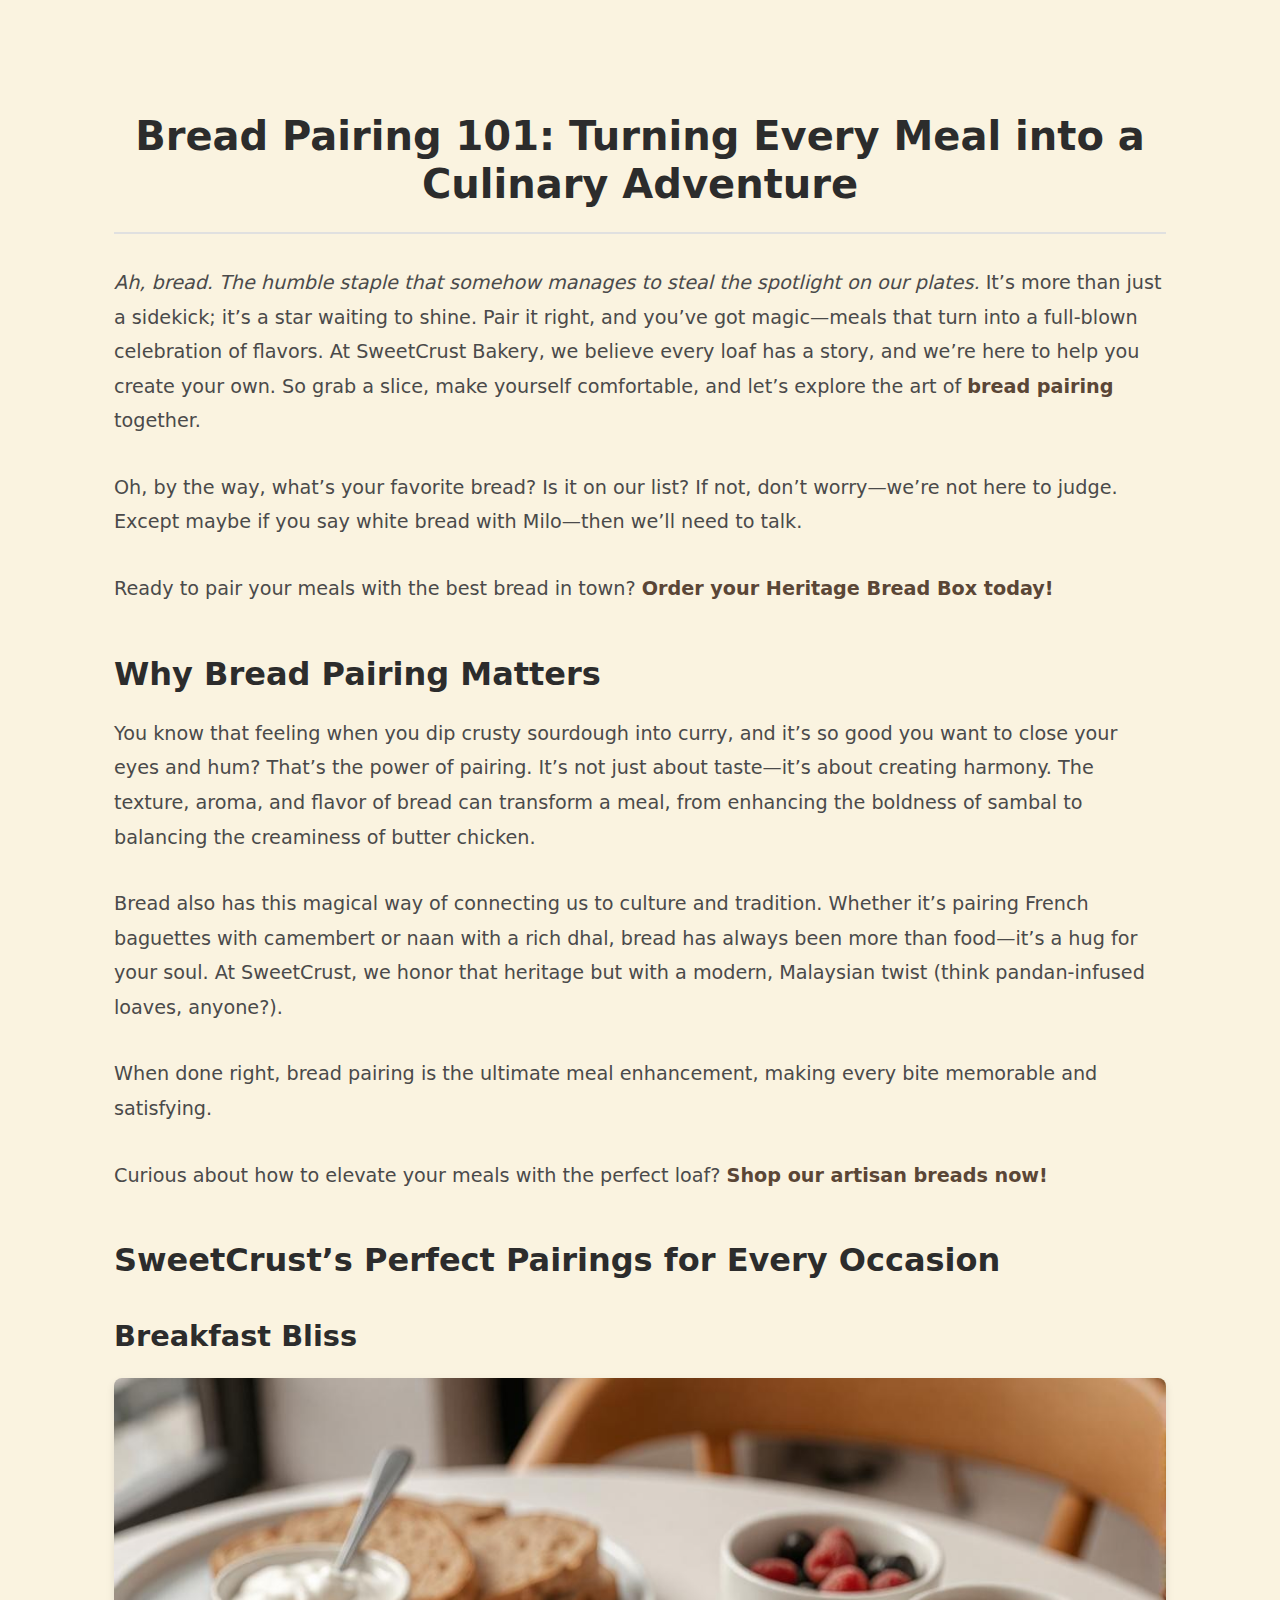
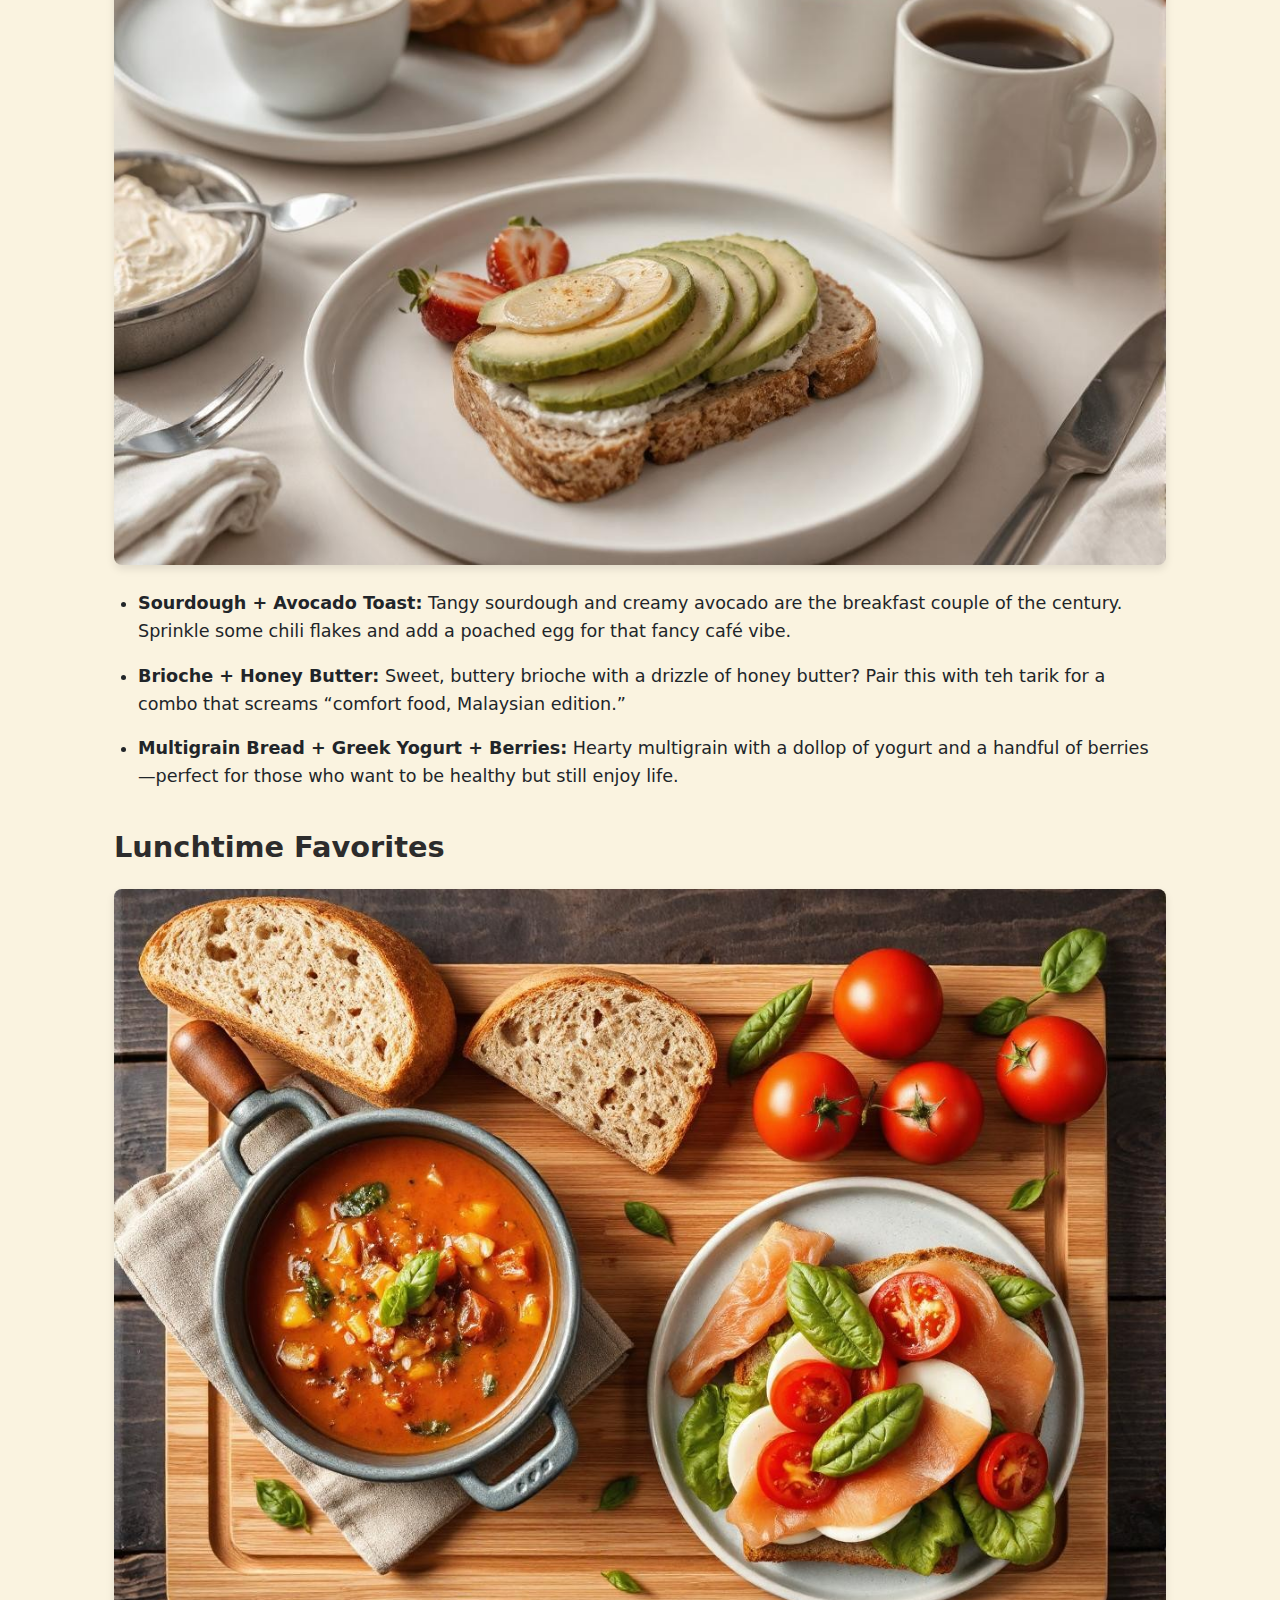
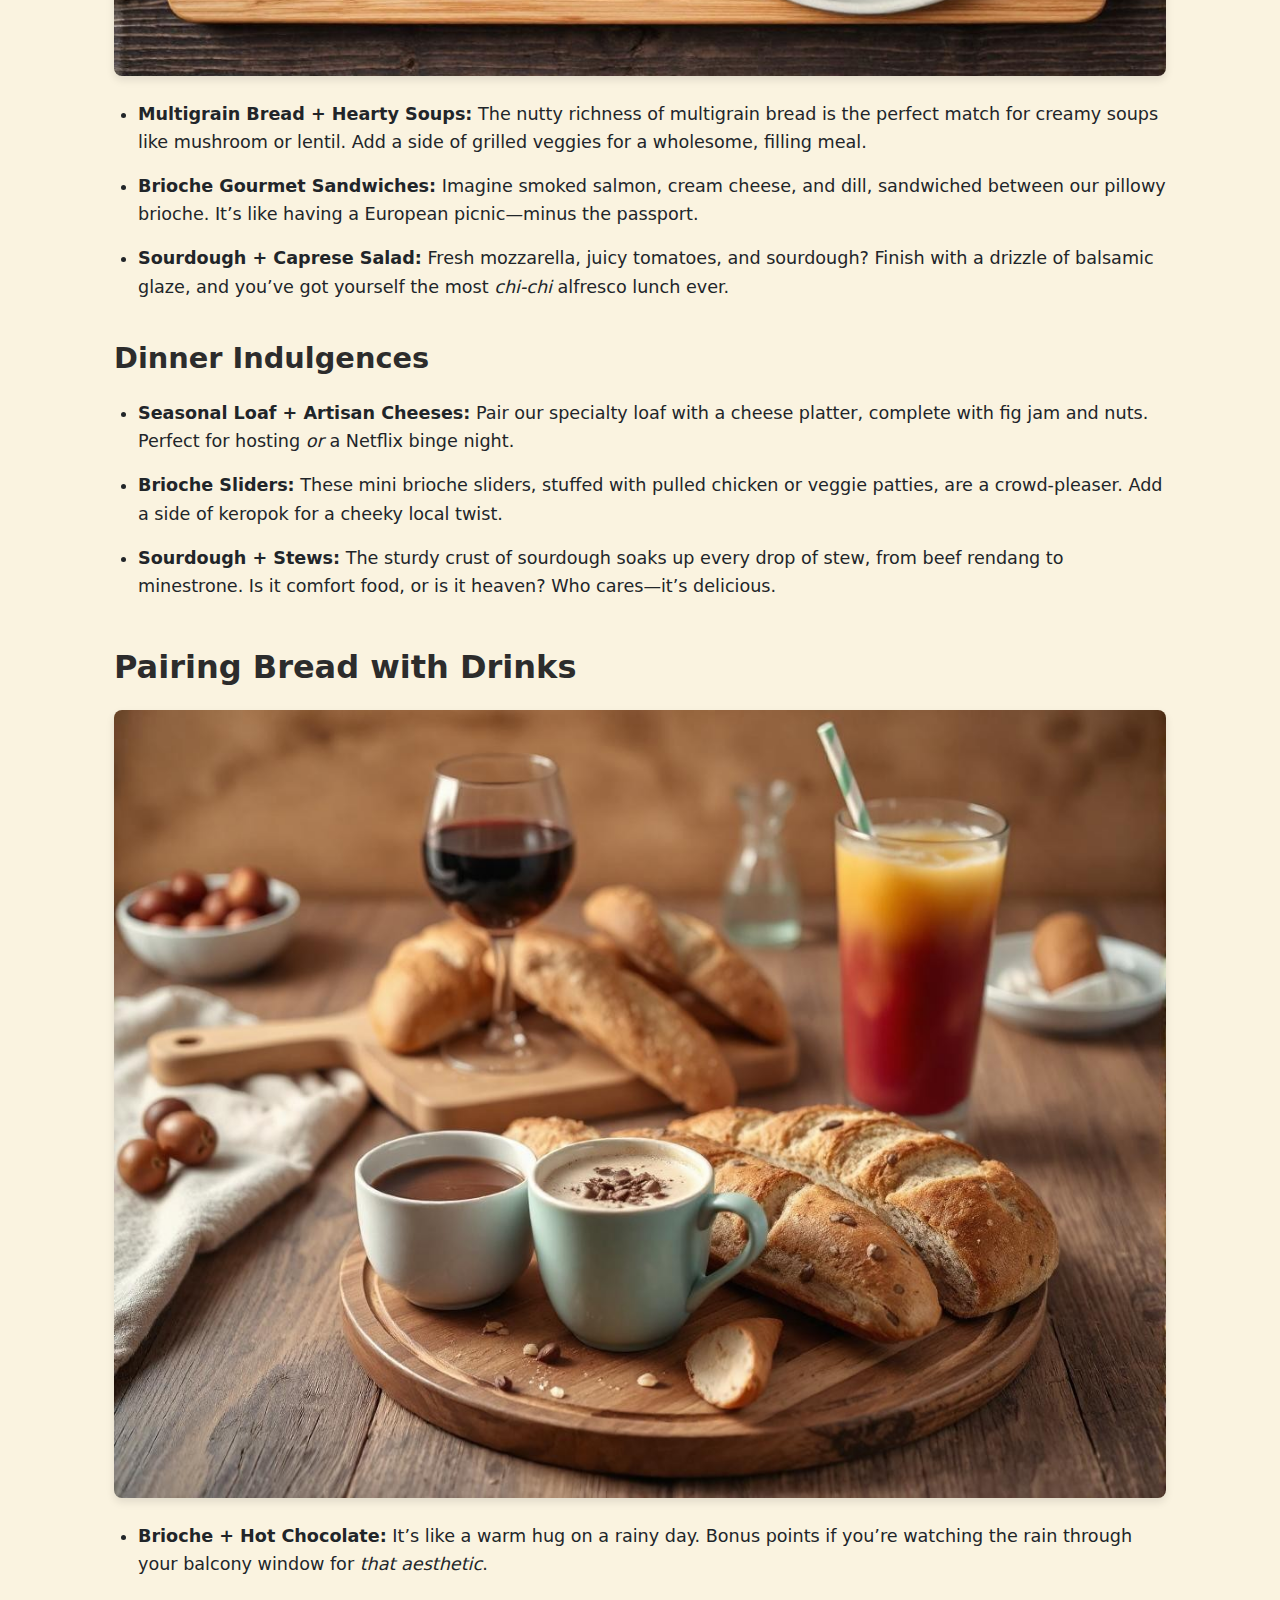
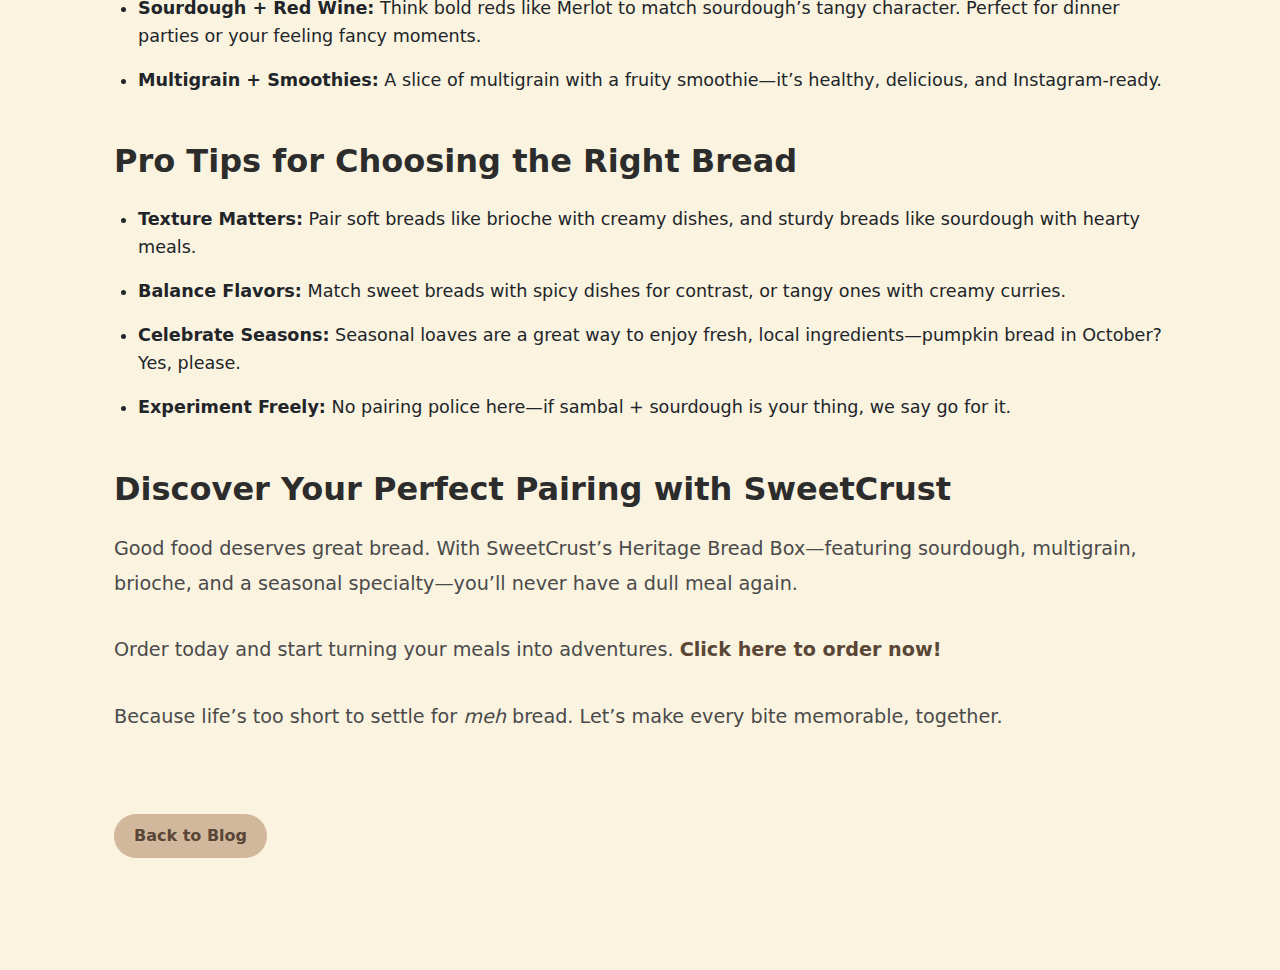
==== article1.html @ 0dcd3155 "First commit" ====
<!DOCTYPE html>
<html lang="en">
<head>
    <meta charset="UTF-8">
    <meta name="viewport" content="width=device-width, initial-scale=1.0">
    <title>Bread Pairing 101</title>
    <link rel="stylesheet" href="assets/css/styles.css">
    <link href="https://cdn.jsdelivr.net/npm/bootstrap@5.3.0-alpha1/dist/css/bootstrap.min.css" rel="stylesheet">
</head>
<body class="article-page">
    <div class="article-container">
        <h1>Bread Pairing 101: Turning Every Meal into a Culinary Adventure</h1>
        <p><em>Ah, bread. The humble staple that somehow manages to steal the spotlight on our plates.</em> It’s more than just a sidekick; it’s a star waiting to shine. Pair it right, and you’ve got magic—meals that turn into a full-blown celebration of flavors. At SweetCrust Bakery, we believe every loaf has a story, and we’re here to help you create your own. So grab a slice, make yourself comfortable, and let’s explore the art of <a href="https://www.theforagerscottage.com/post/the-art-of-bread-pairings-creating-perfect-combinations" target="_blank">bread pairing</a> together.</p>
        <p>Oh, by the way, what’s your favorite bread? Is it on our list? If not, don’t worry—we’re not here to judge. Except maybe if you say white bread with Milo—then we’ll need to talk.</p>
        <p>Ready to pair your meals with the best bread in town? <a href="shop.html" target="_blank">Order your Heritage Bread Box today!</a></p>

        <h2>Why Bread Pairing Matters</h2>
        <p>You know that feeling when you dip crusty sourdough into curry, and it’s so good you want to close your eyes and hum? That’s the power of pairing. It’s not just about taste—it’s about creating harmony. The texture, aroma, and flavor of bread can transform a meal, from enhancing the boldness of sambal to balancing the creaminess of butter chicken.</p>
        <p>Bread also has this magical way of connecting us to culture and tradition. Whether it’s pairing French baguettes with camembert or naan with a rich dhal, bread has always been more than food—it’s a hug for your soul. At SweetCrust, we honor that heritage but with a modern, Malaysian twist (think pandan-infused loaves, anyone?).</p>
        <p>When done right, bread pairing is the ultimate meal enhancement, making every bite memorable and satisfying.</p>
        <p>Curious about how to elevate your meals with the perfect loaf? <a href="shop.html" target="_blank">Shop our artisan breads now!</a></p>

        <h2>SweetCrust’s Perfect Pairings for Every Occasion</h2>

        <h3>Breakfast Bliss</h3>
        <img src="assets/images/pic1.jpg" alt="A vibrant breakfast scene" class="img-fluid">
        <ul>
            <li><strong>Sourdough + Avocado Toast:</strong> Tangy sourdough and creamy avocado are the breakfast couple of the century. Sprinkle some chili flakes and add a poached egg for that fancy café vibe.</li>
            <li><strong>Brioche + Honey Butter:</strong> Sweet, buttery brioche with a drizzle of honey butter? Pair this with teh tarik for a combo that screams “comfort food, Malaysian edition.”</li>
            <li><strong>Multigrain Bread + Greek Yogurt + Berries:</strong> Hearty multigrain with a dollop of yogurt and a handful of berries—perfect for those who want to be healthy but still enjoy life.</li>
        </ul>

        <h3>Lunchtime Favorites</h3>
        <img src="assets/images/pic2.jpg" alt="A gourmet lunch spread" class="img-fluid">
        <ul>
            <li><strong>Multigrain Bread + Hearty Soups:</strong> The nutty richness of multigrain bread is the perfect match for creamy soups like mushroom or lentil. Add a side of grilled veggies for a wholesome, filling meal.</li>
            <li><strong>Brioche Gourmet Sandwiches:</strong> Imagine smoked salmon, cream cheese, and dill, sandwiched between our pillowy brioche. It’s like having a European picnic—minus the passport.</li>
            <li><strong>Sourdough + Caprese Salad:</strong> Fresh mozzarella, juicy tomatoes, and sourdough? Finish with a drizzle of balsamic glaze, and you’ve got yourself the most <em>chi-chi</em> alfresco lunch ever.</li>
        </ul>

        <h3>Dinner Indulgences</h3>
        <ul>
            <li><strong>Seasonal Loaf + Artisan Cheeses:</strong> Pair our specialty loaf with a cheese platter, complete with fig jam and nuts. Perfect for hosting <em>or</em> a Netflix binge night.</li>
            <li><strong>Brioche Sliders:</strong> These mini brioche sliders, stuffed with pulled chicken or veggie patties, are a crowd-pleaser. Add a side of keropok for a cheeky local twist.</li>
            <li><strong>Sourdough + Stews:</strong> The sturdy crust of sourdough soaks up every drop of stew, from beef rendang to minestrone. Is it comfort food, or is it heaven? Who cares—it’s delicious.</li>
        </ul>

        <h2>Pairing Bread with Drinks</h2>
        <img src="assets/images/pic3.jpg" alt="Bread with wine and cheese" class="img-fluid">
        <ul>
            <li><strong>Brioche + Hot Chocolate:</strong> It’s like a warm hug on a rainy day. Bonus points if you’re watching the rain through your balcony window for <em>that aesthetic</em>.</li>
            <li><strong>Sourdough + Red Wine:</strong> Think bold reds like Merlot to match sourdough’s tangy character. Perfect for dinner parties or your feeling fancy moments.</li>
            <li><strong>Multigrain + Smoothies:</strong> A slice of multigrain with a fruity smoothie—it’s healthy, delicious, and Instagram-ready.</li>
        </ul>

        <h2>Pro Tips for Choosing the Right Bread</h2>
        <ul>
            <li><strong>Texture Matters:</strong> Pair soft breads like brioche with creamy dishes, and sturdy breads like sourdough with hearty meals.</li>
            <li><strong>Balance Flavors:</strong> Match sweet breads with spicy dishes for contrast, or tangy ones with creamy curries.</li>
            <li><strong>Celebrate Seasons:</strong> Seasonal loaves are a great way to enjoy fresh, local ingredients—pumpkin bread in October? Yes, please.</li>
            <li><strong>Experiment Freely:</strong> No pairing police here—if sambal + sourdough is your thing, we say go for it.</li>
        </ul>

        <h2>Discover Your Perfect Pairing with SweetCrust</h2>
        <p>Good food deserves great bread. With SweetCrust’s Heritage Bread Box—featuring sourdough, multigrain, brioche, and a seasonal specialty—you’ll never have a dull meal again.</p>
        <p>Order today and start turning your meals into adventures. <a href="shop.html" target="_blank">Click here to order now!</a></p>
        <p>Because life’s too short to settle for <em>meh</em> bread. Let’s make every bite memorable, together.</p>

        <a href="blog.html" class="btn-secondary">Back to Blog</a>
    </div>
</body>
</html>
---- assets/css/styles.css ----
/* Global Styles */
body {
    font-family: 'Georgia', serif;
    background-color: #faf3e0; /* Light beige for a welcoming feel */
    color: #4a4a4a; /* Dark gray text for better readability */
    margin: 0;
    padding: 0;
    line-height: 1.8;
}

h1, h2, h3, h5 {
    color: #2c2c2c; /* Darker gray for headers */
}

p {
    margin: 0 0 1rem; /* Add spacing between paragraphs */
}

a {
    color: #B89C83;
    text-decoration: none;
}

a:hover {
    text-decoration: none;
}

/* Banner Styles */
.banner {
    background-color: #f4e3d7; /* Light beige for a clean, elegant look */
    text-align: center;
    display: flex;
    flex-direction: column;
    justify-content: center;
    align-items: center;
    height: 100vh; /* Full screen height */
}

.banner h1 {
    font-size: 3rem;
    font-weight: bold;
    color: #2c2c2c; /* Darker gray for better contrast */
    margin-bottom: 1rem;
    text-shadow: 1px 1px 3px rgba(0, 0, 0, 0.1);
}

.banner p {
    font-size: 1.5rem;
    color: #4a4a4a;
    margin-bottom: 2rem;
}

.banner .btn {
    margin: 0 10px;
    padding: 12px 24px;
    font-size: 1.2rem;
    font-weight: bold;
    text-decoration: none;
    border-radius: 25px;
    color: white;
    transition: background-color 0.3s ease-in-out;
}

.banner .btn-warning {
    background-color: #D1B89D;
}

.banner .btn-warning:hover {
    background-color:  #B89C83;
}

.banner .btn-primary {
    background-color:#D1B89D;
}

.banner .btn-primary:hover {
    background-color:  #B89C83;
}

/* Blog Page Styles */
.container {
    max-width: 900px;
    margin: auto;
    padding: 2rem 1rem;
}

.card {
    box-shadow: 0 4px 8px rgba(0, 0, 0, 0.1);
    border: none;
    transition: transform 0.2s;
}

.card:hover {
    transform: translateY(-5px);
}

.card-title {
    font-size: 1.25rem;
    font-weight: bold;
    color: #333;
}

.card-text {
    font-size: 1rem;
    color: #555;
}

/* Blog Post Styles */
h1.text-center {
    font-size: 2.5rem;
    margin-bottom: 1rem;
    color: #3a3a3a;
    text-transform: capitalize;
}

hr {
    border: 1px solid #eaeaea;
    margin: 1.5rem 0;
}

img.img-fluid {
    max-width: 100%;
    height: auto;
    border-radius: 10px;
    margin-bottom: 1.5rem;
}

ul {
    padding-left: 1.5rem;
    margin-bottom: 1.5rem;
}

ul li {
    margin-bottom: 0.5rem;
}

/* Buttons */
.btn-secondary {
    background-color: #D1B89D;
    border: none;
    font-weight: bold;
}

.btn-secondary:hover {
    background-color: #B89C83;
}

.btn-primary {
    background-color: #D1B89D;
    border: none;
}

.btn-primary:hover {
    background-color:  #B89C83;
}

/* Footer */
footer {
    background-color: #343a40;
    color: #f8f9fa;
    text-align: center;
    padding: 1rem 0;
    margin-top: 3rem;
    font-size: 0.9rem;
}

/* Styles Specific to index.html */
.index-page {
    display: flex;
    justify-content: center;
    align-items: center;
    height: 100vh; /* Full viewport height */
    margin: 0;
    padding: 0;
}

.index-page .banner {
    background-color: #faf3e0; /* Ensure consistent light beige background */
    text-align: center;
}

.index-page .banner h1 {
    font-size: 3rem;
    margin-bottom: 1rem;
    color: #2c2c2c; /* Dark gray for headers */
}

.index-page .banner p {
    font-size: 1.5rem;
    margin-bottom: 2rem;
    color: #4a4a4a; /* Light gray for subheading */
}

.index-page .button-container a {
    margin: 0 10px;
    padding: 10px 20px;
    font-size: 1.2rem;
    font-weight: bold;
    border-radius: 30px;
    text-decoration: none;
    transition: background-color 0.3s, color 0.3s;
}

.index-page .btn-warning {
    background-color: #D1B89D;
    color: #5A4636;
    border: none;
}

.index-page .btn-warning:hover {
    background-color: #B89C83;
}

.index-page .btn-primary {
    background-color: #D1B89D;
    color: #5A4636;
    border: none;
}

.index-page .btn-primary:hover {
    background-color: #B89C83;
}


/* Styles Specific to shop.html */
.shop-page {
    display: flex;
    justify-content: center;
    align-items: center;
    height: 100vh; /* Full viewport height */
    background-color: #faf3e0; /* Light beige for consistency with index page */
    margin: 0;
    padding: 0;
}

.shop-notice {
    text-align: center;
    padding: 20px;
    background-color: #fffaf0; 
    border-radius: 10px;
    box-shadow: 0 4px 10px rgba(0, 0, 0, 0.1); /* Subtle shadow for elegance */
}

.shop-notice h2 {
    font-size: 2rem;
    color: #2c2c2c; /* Darker gray for header */
    margin-bottom: 1rem;
}

.shop-notice p {
    font-size: 1.2rem;
    color: #4a4a4a; /* Dark gray for text */
    margin: 0;
}


/* Styles Specific to blog.html */
.blog-page {
    background-color: #faf3e0; /* Consistent beige background */
    padding: 2rem 0;
}

.blog-page h2.text-center {
    font-size: 2.5rem;
    color: #2c2c2c; /* Darker gray for title */
    margin-bottom: 2rem;
    font-weight: bold;
}

.card {
    background-color: #fffaf0 !important; /* Light cream color for card background */
    box-shadow: 0 4px 8px rgba(0, 0, 0, 0.1);
    border: none;
    transition: transform 0.2s;
    border-radius: 10px; /* Smooth rounded edges */
}


.card:hover {
    transform: translateY(-5px); /* Hover lift effect */
    box-shadow: 0 6px 12px rgba(0, 0, 0, 0.15); /* Slightly stronger shadow on hover */
}

.card-title {
    font-size: 1.4rem;
    font-weight: bold;
    color: #2c2c2c; /* Darker gray for titles */
    margin-bottom: 0.5rem;
}

.card-text {
    font-size: 1rem;
    color: #4a4a4a; /* Medium gray for text */
    line-height: 1.6;
    margin-bottom: 1rem;
}

.card img {
    border-radius: 10px 10px 0 0; /* Rounded top corners to match the card */
    height: 200px;
    object-fit: cover; /* Ensure consistent image dimensions */
}

.btn-primary {
    background-color: #D1B89D;
    border: none;
    padding: 10px 20px;
    border-radius: 25px;
    font-size: 1rem;
    font-weight: bold;
    color: #5A4636;
    transition: background-color 0.3s ease-in-out;
}

.btn-primary:hover {
    background-color: #B89C83; /* Darker blue on hover */
}


/* Article Page Styles */
.article-page {
    background-color: #faf3e0; /* Consistent light beige background */
    padding: 3rem 1.5rem; /* Adjusted padding for better spacing */
    margin: 0 auto;
    max-width: 1100px; /* Increased max-width to reduce side white space */
    border-radius: 10px;
}


.article-page h1 {
    font-size: 2.5rem;
    font-weight: bold;
    color: #2c2c2c; /* Darker gray for headers */
    margin-top: 4rem; /* More space above the title */
    margin-bottom: 2rem; /* More space between title and the line */
    text-align: center;
    border-bottom: 2px solid #e0e0e0; /* Faded line below the title */
    padding-bottom: 1.5rem; /* Space between title and the line */
}

.article-page h2 {
    font-size: 2rem;
    font-weight: bold;
    color: #2c2c2c; /* Darker gray for headers */
    margin-top: 3rem; /* Increased space above h2 headings */
    margin-bottom: 1.5rem; /* Increased space below h2 headings */
    text-align: left;
}

.article-page h3 {
    font-size: 1.8rem;
    font-weight: bold;
    color: #2c2c2c; /* Darker gray for headers */
    margin-top: 2.5rem; /* Increased space above h3 headings */
    margin-bottom: 1.5rem; /* Increased space below h3 headings */
}

.article-page hr {
    display: none; /* Remove the horizontal line */
}

.article-page p {
    font-size: 1.2rem;
    line-height: 1.8;
    color: #4a4a4a; /* Medium gray for text */
    margin-bottom: 2rem;
}

.article-page a {
    color: #5A4636;
    text-decoration: none;
    font-weight: bold;
}

.article-page a:hover {
    text-decoration: none;
}

.article-page ul {
    padding-left: 1.5rem;
    margin-bottom: 2rem;
}

.article-page ul li {
    margin-bottom: 1rem;
    font-size: 1.1rem;
    line-height: 1.6;
}

.article-page ol {
    padding-left: 2rem; /* Indent the list items for better alignment */
    margin-bottom: 1.5rem; /* Add spacing below the list */
    line-height: 1.8; /* Adjust line spacing for better readability */
    font-size: 1.1rem; /* Ensure consistent font size */
    color: #4a4a4a; /* Match the color with the rest of the text */
}

.article-page ol li {
    margin-bottom: 1rem; /* Add space between list items */
    font-weight: normal; /* Ensure normal font weight */
}

.article-page img {
    display: block;
    margin: 1.5rem auto;
    max-width: 100%;
    border-radius: 8px;
    box-shadow: 0 4px 8px rgba(0, 0, 0, 0.1);
}

.article-page .btn-secondary {
    background-color: #D1B89D;
    color:  #5A4636;
    border: none;
    padding: 10px 20px;
    border-radius: 25px;
    font-size: 1rem;
    text-align: center;
    display: inline-block;
    text-decoration: none;
    margin-top: 3rem; /* Added space above button */
    margin-bottom: 4rem; /* Added space below button */
}

.article-page .btn-secondary:hover {
    background-color: #B89C83;
}

.article-page .back-button {
    text-align: center;
    margin-top: 2rem;
    text-decoration: none;
}


/* Styling for the "Our Blog" header */
.blog-header {
    font-size: 2.8rem; /* Slightly larger font size */
    font-weight: bold; /* Make it bold */
    color: #2c2c2c; /* Darker gray for contrast */
    margin-bottom: 6rem; /* Increased spacing below the header */
    text-transform: uppercase; /* Make the text uppercase for emphasis */
    letter-spacing: 2px; /* Add letter spacing for elegance */
    text-shadow: 1px 1px 3px rgba(0, 0, 0, 0.1); /* Add a subtle shadow */
}



/* Styling for the "Back to Home" button to match shop.html */
.btn-secondary {
    background-color: #D1B89D;
    color:  #5A4636;
    border: none;
    padding: 10px 20px;
    border-radius: 25px;
    font-size: 1rem;
    text-align: center;
    display: inline-block;
    text-decoration: none;
    margin-top: 3rem; /* Added consistent spacing */
}

.btn-secondary:hover {
    background-color: #B89C83; /* Darker gray on hover */
}
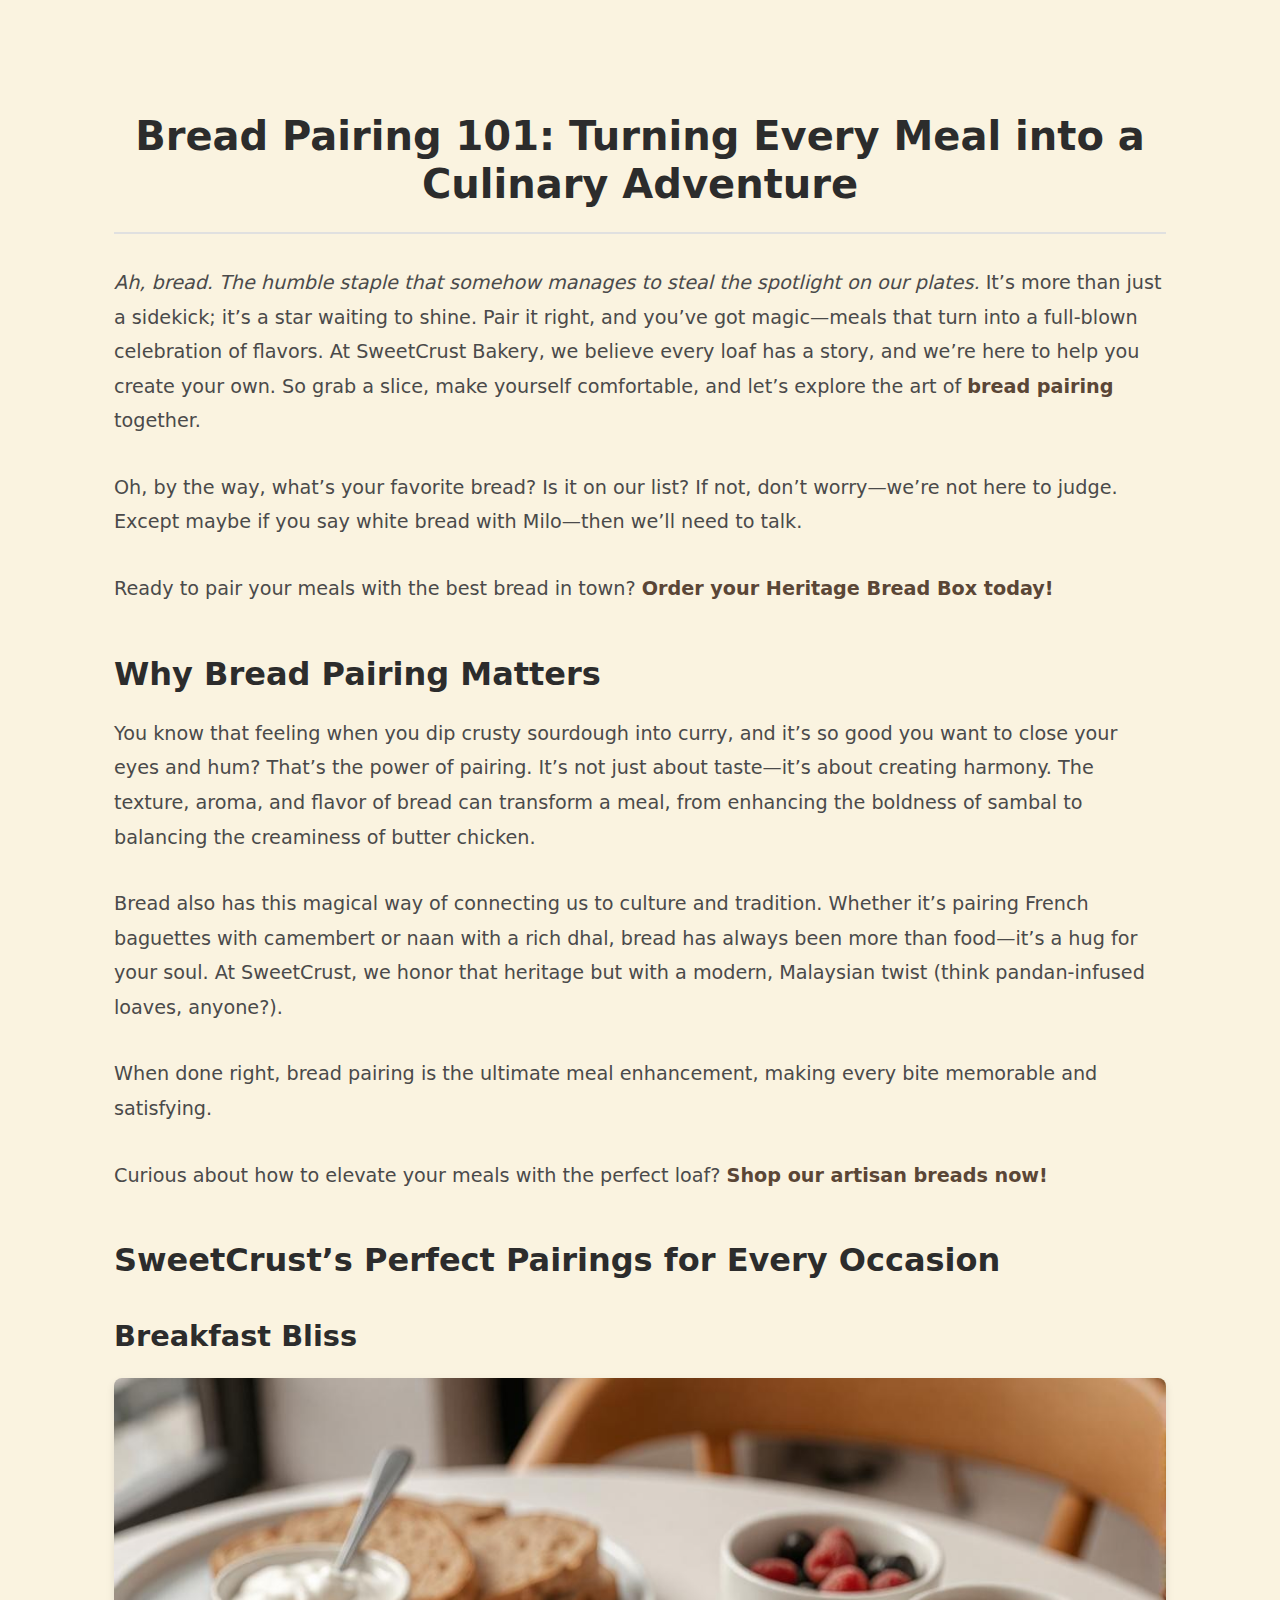
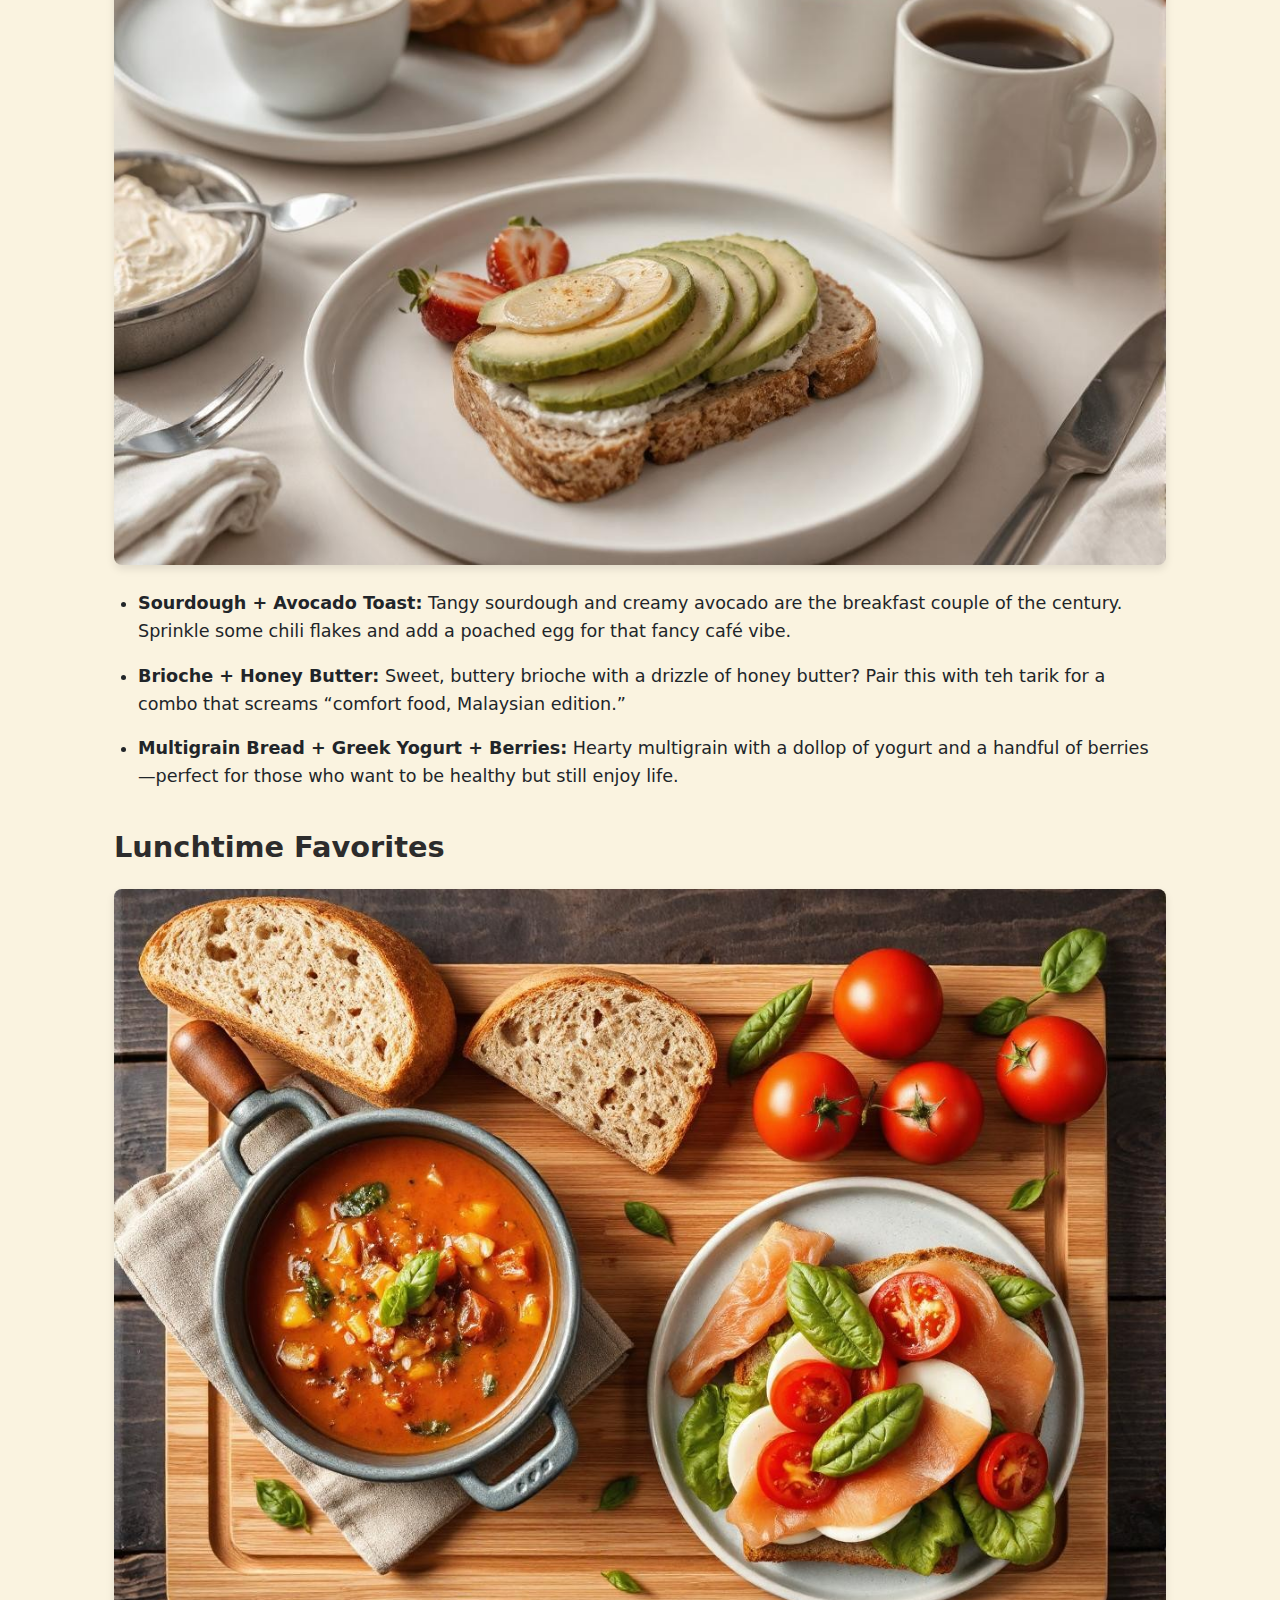
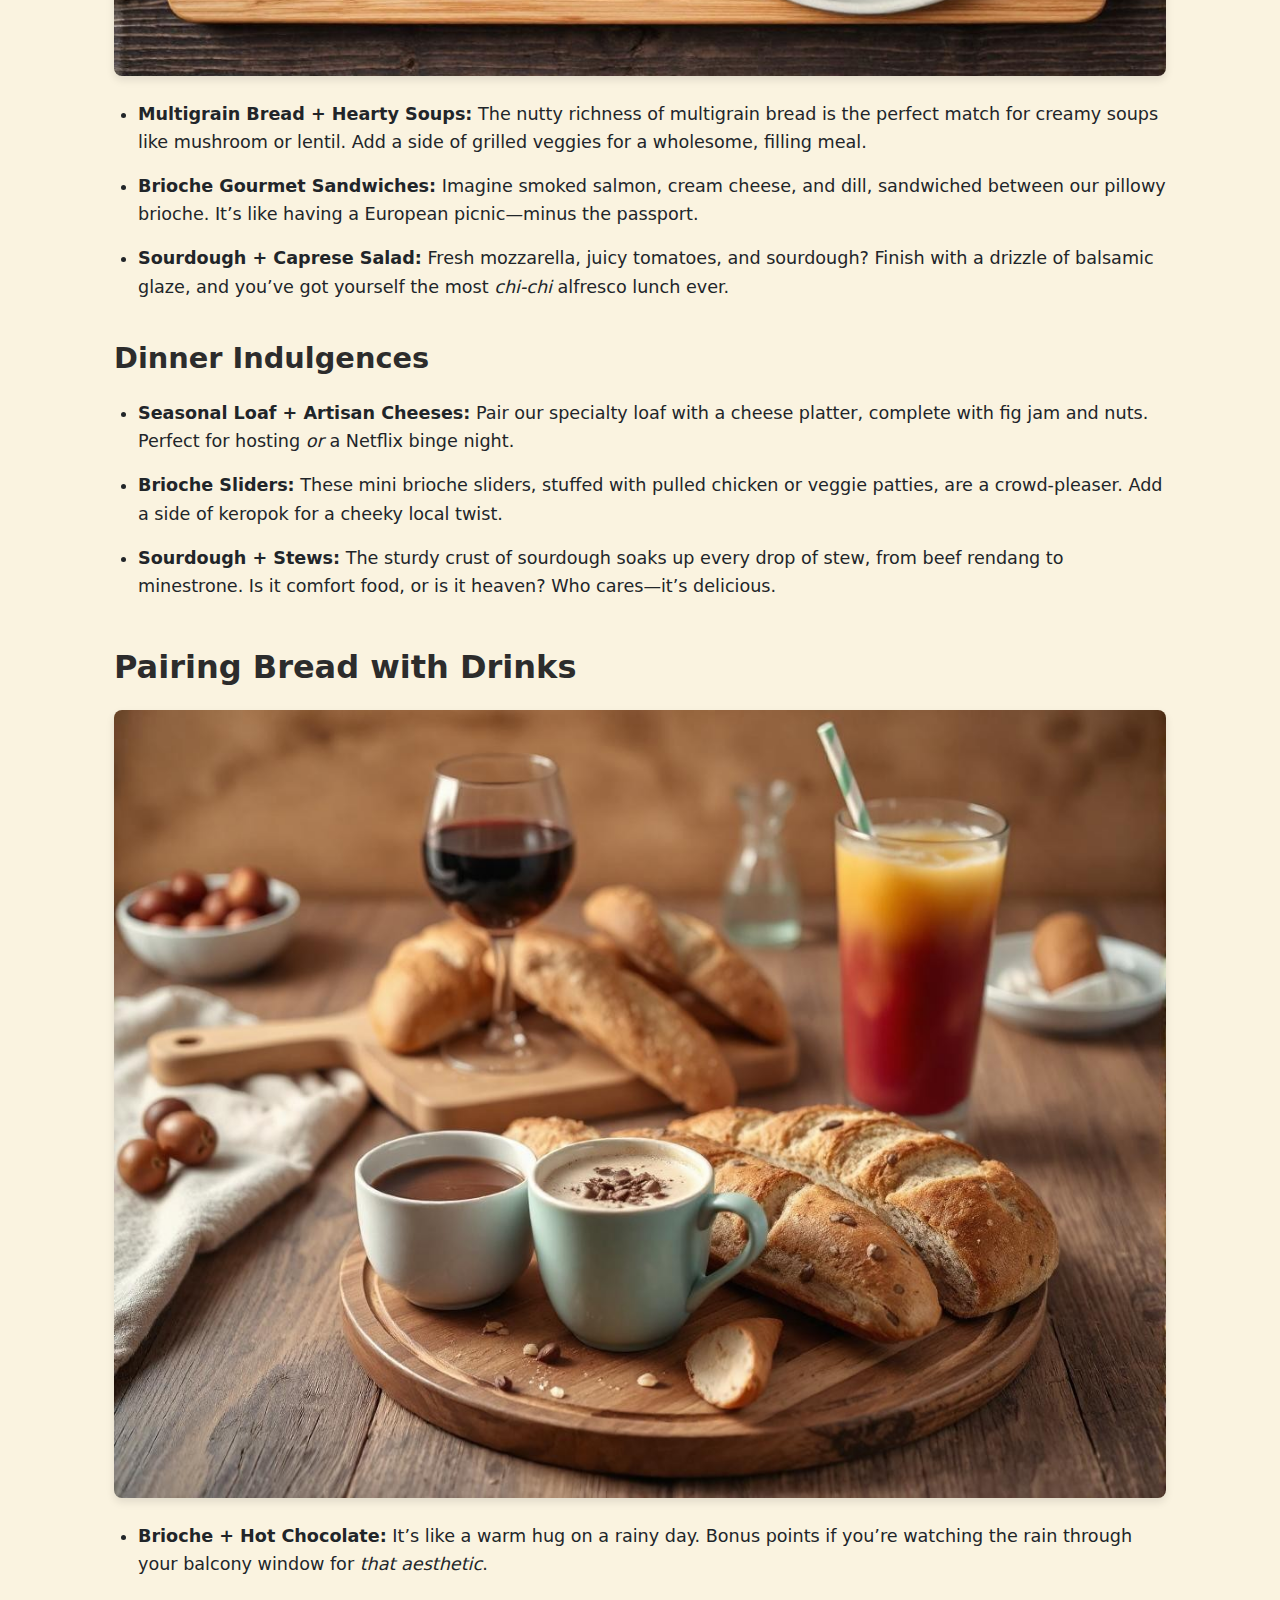
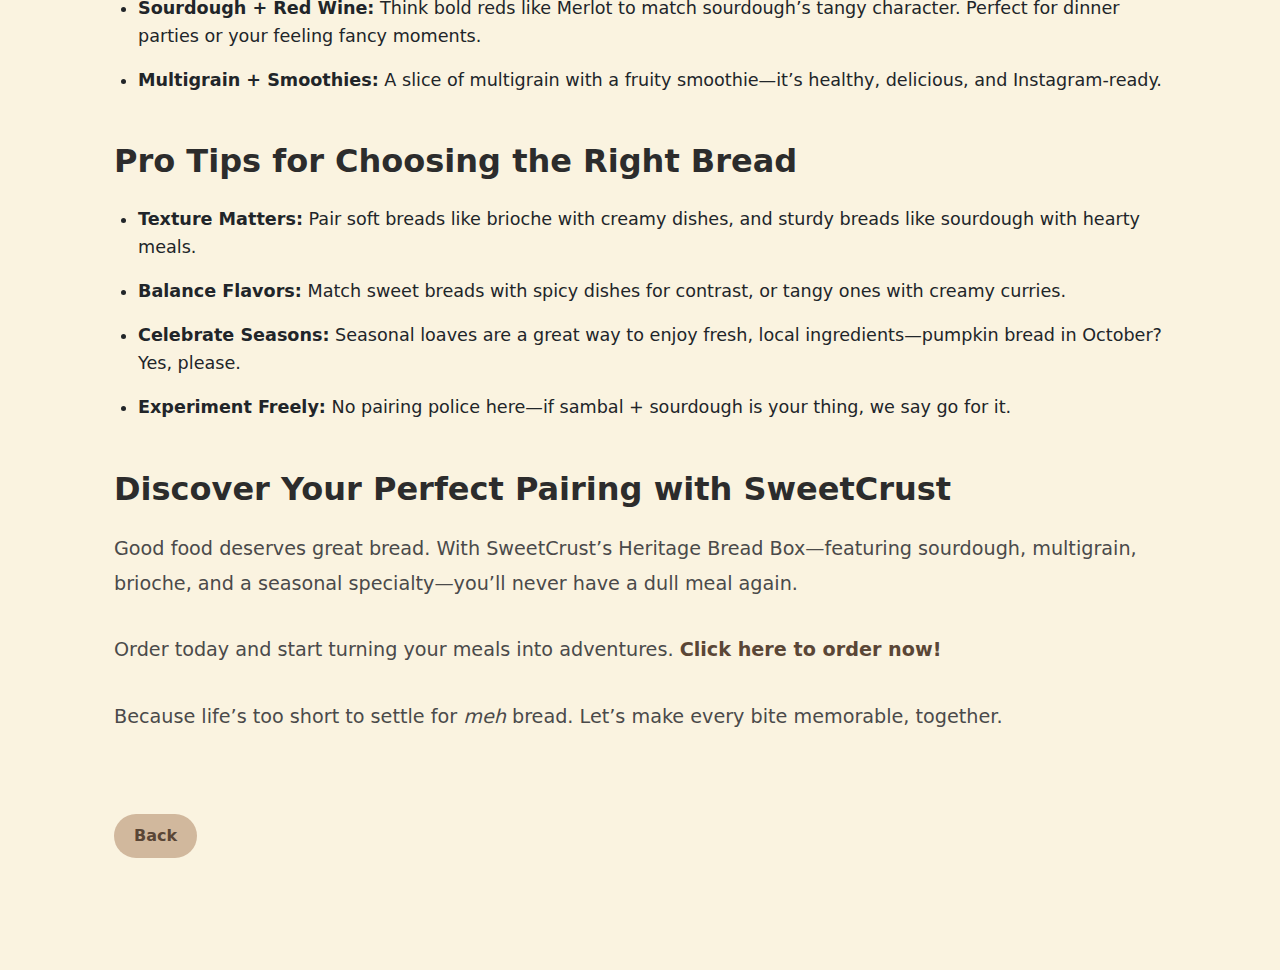
==== commit 8abfb6ab: "Updated the back buttons text" ====
--- a/article1.html
+++ b/article1.html
@@ -66,7 +66,7 @@
         <p>Order today and start turning your meals into adventures. <a href="shop.html" target="_blank">Click here to order now!</a></p>
         <p>Because life’s too short to settle for <em>meh</em> bread. Let’s make every bite memorable, together.</p>
 
-        <a href="blog.html" class="btn-secondary">Back to Blog</a>
+        <a href="blog.html" class="btn-secondary">Back</a>
     </div>
 </body>
 </html>
